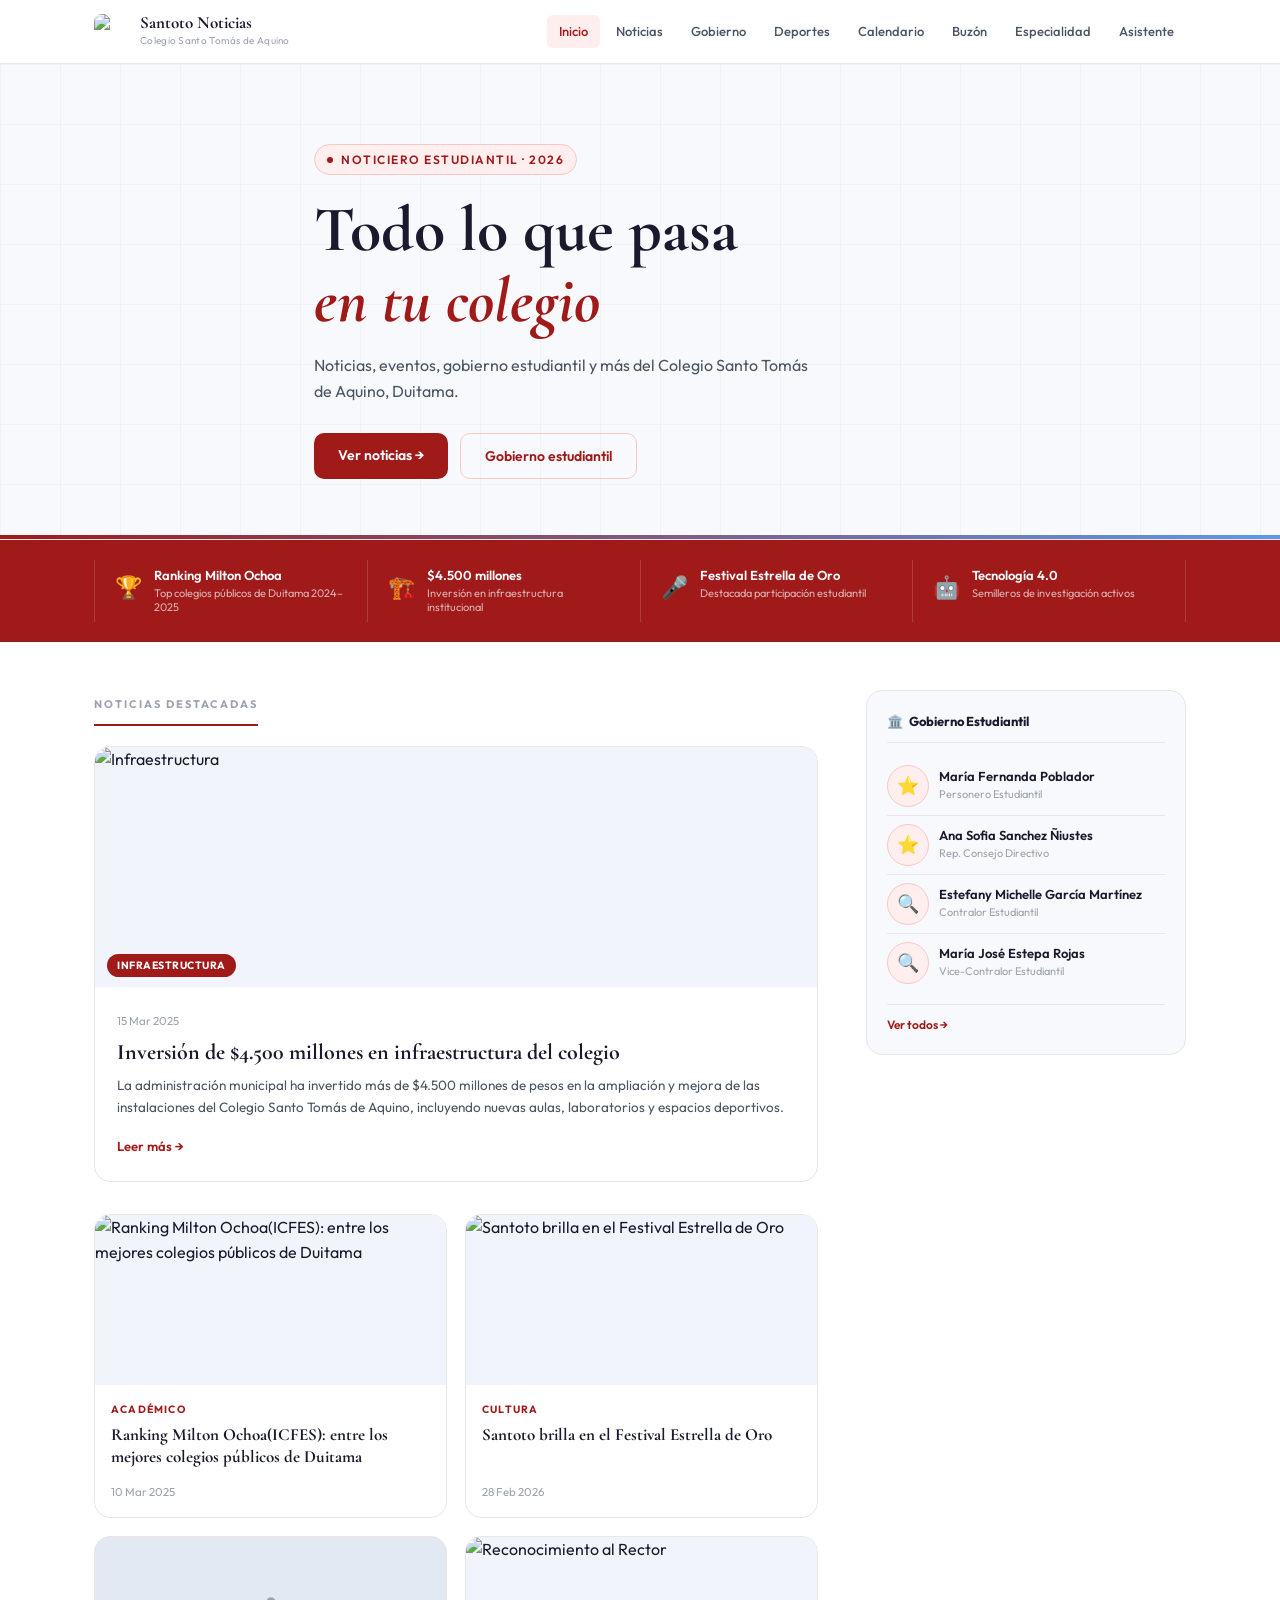
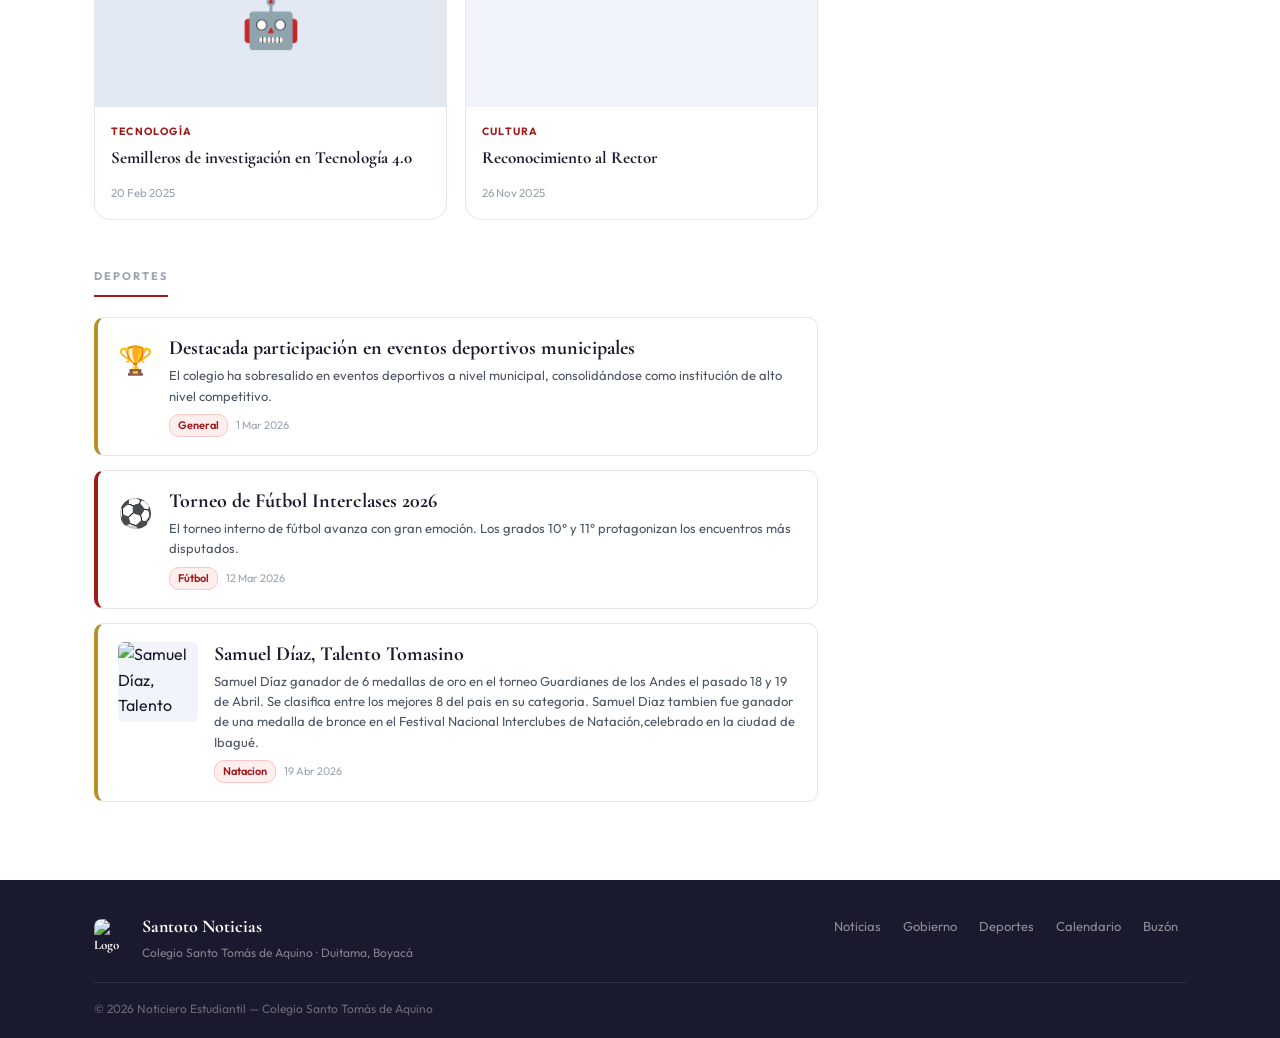
==== index.html @ ec9c3a2e "Add files via upload" ====
<!DOCTYPE html>
<html lang="es">
<head>
  <meta charset="UTF-8">
  <meta name="viewport" content="width=device-width, initial-scale=1.0">
  <title>Santoto Noticias — Colegio Santo Tomás de Aquino</title>
  <link rel="preconnect" href="https://fonts.googleapis.com">
  <link rel="preconnect" href="https://fonts.gstatic.com" crossorigin>
  <link href="https://fonts.googleapis.com/css2?family=Cormorant+Garamond:ital,wght@0,400;0,600;0,700;1,400;1,600&family=Outfit:wght@300;400;500;600;700&display=swap" rel="stylesheet">
  <link rel="stylesheet" href="styles.css">
</head>
<body>

  <!-- NAV -->
  <nav class="nav" id="nav">
    <div class="nav-inner">
      <a href="index.html" class="nav-brand">
       <img src="IMG/esc.png" class="nav-logo" alt="Logo">
        <div class="nav-brand-text">
          <span class="nav-name">Santoto Noticias</span>
          <span class="nav-sub">Colegio Santo Tomás de Aquino</span>
        </div>
      </a>
      <div class="nav-links" id="nav-links">
        <a href="index.html" class="nav-link active">Inicio</a>
        <a href="noticias.html" class="nav-link">Noticias</a>
        <a href="gobierno.html" class="nav-link">Gobierno</a>
        <a href="deportes.html" class="nav-link">Deportes</a>
        <a href="calendario.html" class="nav-link">Calendario</a>
        <a href="sugerencias.html" class="nav-link">Buzón</a>
        <a href="especialidades.html" class="nav-link">Especialidad</a>
        <a href="chatbot.html" class="nav-link"> Asistente</a>
      </div>
      <button class="nav-hamburger" id="hamburger" onclick="toggleMenu()">
        <span></span><span></span><span></span>
      </button>
    </div>
  </nav>

  <!-- HERO -->
  <section class="hero">
    <div class="hero-bg-lines"></div>
    <div class="container">
      <div class="hero-eyebrow">
        <span class="dot"></span> Noticiero Estudiantil · 2026
      </div>
      <h1 class="hero-title">Todo lo que pasa<br><em>en tu colegio</em></h1>
      <p class="hero-desc">Noticias, eventos, gobierno estudiantil y más del Colegio Santo Tomás de Aquino, Duitama.</p>
      <div class="hero-actions">
        <a href="noticias.html" class="btn-primary">Ver noticias →</a>
        <a href="gobierno.html" class="btn-ghost">Gobierno estudiantil</a>
      </div>
    </div>
    <div class="hero-strip"></div>
  </section>

  <!-- HIGHLIGHTS BAR -->
  <div class="highlights-bar">
    <div class="container">
      <div class="highlights-grid">
        <div class="highlight-item">
          <div class="hi-icon">🏆</div>
          <div class="hi-text">
            <strong>Ranking Milton Ochoa</strong>
            <span>Top colegios públicos de Duitama 2024–2025</span>
          </div>
        </div>
        <div class="highlight-item">
          <div class="hi-icon">🏗️</div>
          <div class="hi-text">
            <strong>$4.500 millones</strong>
            <span>Inversión en infraestructura institucional</span>
          </div>
        </div>
        <div class="highlight-item">
          <div class="hi-icon">🎤</div>
          <div class="hi-text">
            <strong>Festival Estrella de Oro</strong>
            <span>Destacada participación estudiantil</span>
          </div>
        </div>
        <div class="highlight-item">
          <div class="hi-icon">🤖</div>
          <div class="hi-text">
            <strong>Tecnología 4.0</strong>
            <span>Semilleros de investigación activos</span>
          </div>
        </div>
      </div>
    </div>
  </div>

  <!-- MAIN CONTENT -->
  <main class="main-grid container">

    <!-- COLUMNA PRINCIPAL -->
    <div class="col-main">

      <div class="section-label">Noticias destacadas</div>

      <!-- NOTICIA GRANDE -->
      <article class="noticia-hero" onclick="location.href='noticias.html'">
        <div class="nh-img">
          <div class="nh-img-inner">
            <img src="IMG/colegio.jpeg" alt="Infraestructura" loading="lazy">
          </div>
          <div class="nh-cat-badge">Infraestructura</div>
        </div>
        <div class="nh-body">
          <div class="nh-meta">
            <span class="nh-date">15 Mar 2025</span>
          </div>
          <h2 class="nh-title">Inversión de $4.500 millones en infraestructura del colegio</h2>
          <p class="nh-excerpt">La administración municipal ha invertido más de $4.500 millones de pesos en la ampliación y mejora de las instalaciones del Colegio Santo Tomás de Aquino, incluyendo nuevas aulas, laboratorios y espacios deportivos.</p>
          <span class="nh-read">Leer más →</span>
        </div>
      </article>

      <!-- GRID NOTICIAS SECUNDARIAS -->
      <div class="noticias-grid" id="noticias-grid">
        <!-- Se llena con JS -->
      </div>

      <div class="section-label" style="margin-top:48px">Deportes</div>
      <div class="deportes-list" id="deportes-list">
        <!-- Se llena con JS -->
      </div>

    </div>
     
    <!-- SIDEBAR -->
    <aside class="col-side">

      <!-- GOBIERNO ESTUDIANTIL -->
      <div class="widget">
        <div class="widget-title">
          <span>🏛️</span> Gobierno Estudiantil
        </div>
        <div id="gov-widget">
          <!-- Se llena con JS -->
        </div>
        <a href="gobierno.html" class="widget-link">Ver todos →</a>
      </div>
    </aside>
  </main>
 <!-- FOOTER -->
  <footer class="footer">
    <div class="container">
      <div class="footer-top">
        <div class="footer-brand">
       <img src="IMG/esc.png" class="nav-logo" alt="Logo">
          <div>
            <div class="footer-name">Santoto Noticias</div>
            <div class="footer-sub">Colegio Santo Tomás de Aquino · Duitama, Boyacá</div>
          </div>
        </div>
        <div class="footer-links">
          <a href="noticias.html">Noticias</a>
          <a href="gobierno.html">Gobierno</a>
          <a href="deportes.html">Deportes</a>
          <a href="calendario.html">Calendario</a>
          <a href="sugerencias.html">Buzón</a>
        </div>
      </div>
      <div class="footer-bottom">
        <span>© 2026 Noticiero Estudiantil — Colegio Santo Tomás de Aquino</span>
      </div>
    </div>
  </footer>

  <script src="data.js"></script>
  <script src="main.js"></script>
</body>
</html>
---- styles.css ----
/* ==========================================
   SANTOTO NOTICIAS — styles.css
   Estilo: Editorial blanco y azul
   Fuentes: Cormorant Garamond + Outfit
   ========================================== */

*, *::before, *::after { margin:0; padding:0; box-sizing:border-box; }

:root {
  --azul:        #a01a1a;
  --azul-medio:  #b82525;
  --azul-claro:  #ffeeee;
  --azul-hover:  #fff5f5;
  --azul-borde:  #f8c7c7;
  --dorado:      #B8902A;
  --texto:       #1A1A2E;
  --texto-2:     #4B5563;
  --texto-3:     #9CA3AF;
  --fondo:       #FFFFFF;
  --fondo-2:     #F8F9FC;
  --fondo-3:     #F1F4FA;
  --borde:       #ebe5e5;
  --rojo:        #C0392B;
  --verde:       #1A7A4A;
  --font-d: 'Cormorant Garamond', serif;
  --font-b: 'Outfit', sans-serif;
  --nav-h: 64px;
  --max-w: 1140px;
  --r-sm: 6px;
  --r-md: 10px;
  --r-lg: 16px;
}

html { scroll-behavior: smooth; }
body {
  font-family: var(--font-b);
  color: var(--texto);
  background: var(--fondo);
  font-size: 16px;
  line-height: 1.6;
}

/* ── UTILIDADES ─────────────────────────── */
.container {
  width: 100%; max-width: var(--max-w);
  margin: 0 auto; padding: 0 24px;
}
img { display: block; max-width: 100%; }
a  { color: inherit; text-decoration: none; }

/* ── NAVBAR ─────────────────────────────── */
.nav {
  position: sticky; top: 0; z-index: 100;
  background: #fff;
  border-bottom: 1px solid var(--borde);
  height: var(--nav-h);
}
.nav-inner {
  max-width: var(--max-w); margin: 0 auto; padding: 0 24px;
  height: 100%; display: flex; align-items: center; gap: 32px;
}
.nav-brand {
  display: flex; align-items: center; gap: 10px; flex-shrink: 0;
}
.nav-logo {
  width: 36px; height: 36px; border-radius: 8px;

  display: flex; align-items: center; justify-content: center;
  font-family: var(--font-d); font-size: 13px; font-weight: 700; color: #fff;
}
.nav-brand-text { display: flex; flex-direction: column; }
.nav-name { font-family: var(--font-d); font-size: 17px; font-weight: 700; color: var(--texto); line-height: 1.1; }
.nav-sub  { font-size: 10px; color: var(--texto-3); letter-spacing: .3px; }

.nav-links {
  display: flex; align-items: center; gap: 4px; margin-left: auto;
}
.nav-link {
  font-size: 13px; font-weight: 500; color: var(--texto-2);
  padding: 6px 12px; border-radius: var(--r-sm);
  transition: background .15s, color .15s;
}
.nav-link:hover  { background: var(--fondo-3); color: var(--azul); }
.nav-link.active { color: var(--azul); background: var(--azul-claro); }

.nav-hamburger {
  display: none; flex-direction: column; gap: 5px;
  background: none; border: none; cursor: pointer;
  padding: 6px; margin-left: auto;
}
.nav-hamburger span {
  display: block; width: 22px; height: 2px;
  background: var(--texto); border-radius: 2px; transition: .3s;
}

@media (max-width: 768px) {
  .nav-links {
    display: none; position: absolute; top: var(--nav-h); left: 0; right: 0;
    background: #fff; border-bottom: 1px solid var(--borde);
    flex-direction: column; padding: 12px 16px; gap: 2px;
  }
  .nav-links.open { display: flex; }
  .nav-link { width: 100%; padding: 10px 14px; border-radius: var(--r-sm); }
  .nav-hamburger { display: flex; }
}

/* ── BOTONES ────────────────────────────── */
.btn-primary {
  display: inline-block; padding: 11px 24px;
  background: var(--azul); color: #fff;
  border-radius: var(--r-md); font-size: 14px; font-weight: 600;
  border: none; cursor: pointer; transition: background .15s, transform .1s;
  font-family: var(--font-b);
}
.btn-primary:hover  { background: var(--azul-medio); }
.btn-primary:active { transform: scale(.98); }

.btn-ghost {
  display: inline-block; padding: 11px 24px;
  background: transparent; color: var(--azul);
  border: 1.5px solid var(--azul-borde);
  border-radius: var(--r-md); font-size: 14px; font-weight: 600;
  cursor: pointer; transition: background .15s;
  font-family: var(--font-b);
}
.btn-ghost:hover { background: var(--azul-claro); }

.btn-outline {
  padding: 7px 16px; background: transparent;
  border: 1px solid rgba(255,255,255,.3); color: #fff;
  border-radius: var(--r-sm); font-size: 13px; font-weight: 500;
  cursor: pointer; font-family: var(--font-b); transition: background .15s;
}
.btn-outline:hover { background: rgba(255,255,255,.1); }

/* ── HERO ───────────────────────────────── */
.hero {
  background: var(--fondo-2);
  border-bottom: 1px solid var(--borde);
  padding: 80px 0 60px;
  position: relative; overflow: hidden;
}
.hero-bg-lines {
  position: absolute; inset: 0;
  background-image:
    linear-gradient(var(--borde) 1px, transparent 1px),
    linear-gradient(90deg, var(--borde) 1px, transparent 1px);
  background-size: 60px 60px;
  opacity: .35;
}
.hero .container { position: relative; max-width: 700px; }
.hero-eyebrow {
  display: inline-flex; align-items: center; gap: 8px;
  font-size: 12px; font-weight: 600; color: var(--azul);
  letter-spacing: 1.5px; text-transform: uppercase;
  background: var(--azul-claro); border: 1px solid var(--azul-borde);
  padding: 5px 12px; border-radius: 20px; margin-bottom: 20px;
}
.dot { width: 6px; height: 6px; border-radius: 50%; background: var(--azul); flex-shrink: 0; }
.hero-title {
  font-family: var(--font-d);
  font-size: clamp(38px, 6vw, 64px);
  font-weight: 700; line-height: 1.1;
  color: var(--texto); margin-bottom: 16px;
}
.hero-title em { color: var(--azul); font-style: italic; }
.hero-desc { font-size: 16px; color: var(--texto-2); max-width: 500px; margin-bottom: 28px; line-height: 1.65; }
.hero-actions { display: flex; gap: 12px; flex-wrap: wrap; }
.hero-strip { height: 4px; background: linear-gradient(90deg, var(--azul), #5B9AE8); position: absolute; bottom: 0; left: 0; right: 0; }

/* ── HIGHLIGHTS BAR ─────────────────────── */
.highlights-bar {
  background: var(--azul);
  padding: 20px 0;
}
.highlights-grid {
  display: grid; grid-template-columns: repeat(4, 1fr);
  gap: 0; border-left: 1px solid rgba(255,255,255,.15);
}
.highlight-item {
  display: flex; align-items: flex-start; gap: 12px;
  padding: 8px 20px;
  border-right: 1px solid rgba(255,255,255,.15);
}
.hi-icon { font-size: 22px; flex-shrink: 0; margin-top: 2px; }
.hi-text { display: flex; flex-direction: column; gap: 2px; }
.hi-text strong { color: #fff; font-size: 13px; font-weight: 600; line-height: 1.2; }
.hi-text span   { color: rgba(255,255,255,.65); font-size: 11px; line-height: 1.3; }

@media (max-width: 900px) {
  .highlights-grid { grid-template-columns: 1fr 1fr; }
  .highlight-item { border-bottom: 1px solid rgba(255,255,255,.15); }
}
@media (max-width: 500px) {
  .highlights-grid { grid-template-columns: 1fr; }
}

/* ── LAYOUT MAIN ────────────────────────── */
.main-grid {
  display: grid;
  grid-template-columns: 1fr 320px;
  gap: 48px;
  padding-top: 48px;
  padding-bottom: 64px;
  align-items: start;
}
@media (max-width: 900px) {
  .main-grid { grid-template-columns: 1fr; gap: 32px; }
}



/* ── NOTICIA HERO (grande) ──────────────── */
.noticia-hero {
  cursor: pointer; margin-bottom: 32px;
  border: 1px solid var(--borde); border-radius: var(--r-lg);
  overflow: hidden; transition: box-shadow .2s, transform .2s;
}
.noticia-hero:hover { box-shadow: 0 8px 32px rgba(26,79,160,.1); transform: translateY(-2px); }
/* ── NOTICIA CARDS ──────────────────────── */
.noticia-card {
  border: 1px solid var(--borde);
  border-radius: var(--r-lg);
  overflow: hidden;
  background: var(--fondo);
  display: flex;
  flex-direction: column;
  transition: box-shadow .2s, transform .18s;
  cursor: pointer;
}
.noticia-card:hover {
  box-shadow: 0 6px 28px rgba(0,0,0,.1);
  transform: translateY(-3px);
}

/* Imagen de la tarjeta noticia */
.nc-img {
  width: 100%;
  height: 170px;
  overflow: hidden;
  background: var(--fondo-3);
  flex-shrink: 0;
  display: flex;
  align-items: center;
  justify-content: center;
  position: relative;
}
.nc-img img {
  width: 100%;
  height: 100%;
  object-fit: cover;
  object-position: center;
  display: block;
  transition: transform .35s ease;
}
.noticia-card:hover .nc-img img { transform: scale(1.04); }
.nc-img span {
  font-size: 48px;
  line-height: 1;
}

/* Cuerpo de la tarjeta */
.nc-body {
  padding: 16px;
  display: flex;
  flex-direction: column;
  flex: 1;
}
.nc-cat {
  font-size: 10.5px;
  font-weight: 700;
  color: var(--azul);
  letter-spacing: 1.2px;
  text-transform: uppercase;
  margin-bottom: 7px;
}
.nc-title {
  font-family: var(--font-d);
  font-size: 17px;
  font-weight: 700;
  color: var(--texto);
  line-height: 1.25;
  margin-bottom: 6px;
}
.nc-date {
  font-size: 11.5px;
  color: var(--texto-3);
  margin-top: auto;
  padding-top: 10px;
}

/* Grid secundarias en home */
.noticias-grid {
  display: grid;
  grid-template-columns: repeat(2, 1fr);
  gap: 18px;
}
@media (max-width: 560px) { .noticias-grid { grid-template-columns: 1fr; } }

/* Noticia hero imagen */
.nh-img {
  position: relative;
  height: 240px;
  overflow: hidden;
  background: var(--fondo-3);
}
.nh-img-inner {
  width: 100%;
  height: 100%;
}
.nh-img-inner img {
  width: 100%;
  height: 100%;
  object-fit: cover;
  object-position: center;
  display: block;
  transition: transform .35s ease;
}
.noticia-hero:hover .nh-img-inner img { transform: scale(1.03); }
.nh-img-inner span { font-size: 64px; }

/* ── DEPORTES ───────────────────────────── */
.deporte-card {
  border: 1px solid var(--borde); border-radius: var(--r-md);
  padding: 18px 20px; margin-bottom: 14px;
  display: flex; gap: 16px; align-items: flex-start;
  background: var(--fondo);
  border-left: 4px solid var(--azul);
  cursor: pointer;
  transition: box-shadow .2s, transform .15s;
}
.deporte-card:hover { box-shadow: 0 4px 20px rgba(0,0,0,.08); transform: translateY(-2px); }
.deporte-card.logro   { border-left-color: #B8902A; }
.deporte-card.proximo { border-left-color: #6B7280; }

/* Imagen dentro de tarjeta deporte */
.dc-img-wrap {
  width: 80px; height: 80px;
  border-radius: var(--r-sm);
  overflow: hidden; flex-shrink: 0;
  background: var(--fondo-3);
}
.dc-img-foto {
  width: 100%; height: 100%;
  object-fit: cover; object-position: center;
  display: block;
}

.dc-icon  { font-size: 28px; flex-shrink: 0; margin-top: 2px; }
.dc-body  { flex: 1; min-width: 0; }
.dc-titulo { font-family: var(--font-d); font-size: 20px; font-weight: 700; color: var(--texto); line-height: 1.2; margin-bottom: 5px; }
.dc-desc   { font-size: 13px; color: var(--texto-2); line-height: 1.55; margin-bottom: 8px; }
.dc-meta   { display: flex; gap: 8px; align-items: center; flex-wrap: wrap; }
.dc-disc   { font-size: 11px; font-weight: 600; background: var(--azul-claro); color: var(--azul); border: 1px solid var(--azul-borde); padding: 2px 8px; border-radius: 10px; }
.dc-fecha  { font-size: 11px; color: var(--texto-3); }
.dc-arrow  { color: var(--texto-3); font-size: 22px; align-self: center; flex-shrink: 0; margin-left: auto; }

.section-label {
  font-size: 11px; font-weight: 700; color: var(--texto-3);
  letter-spacing: 2px; text-transform: uppercase;
  padding-bottom: 10px; margin-bottom: 20px;
  border-bottom: 2px solid var(--azul);
  display: inline-block;
}

/* GOV WIDGET */
.gov-widget-item {
  display: flex; align-items: center; gap: 10px;
  padding: 8px 0; border-bottom: 1px solid var(--borde);
}
.gov-widget-item:last-child { border-bottom: none; }
.gwi-foto{
  width: 50px; height: 50px;
  border-radius: 50%;
  object-fit: cover;
  object-position: center top;
  flex-shrink: 0;
  display: block;
}
.gwi-placeholder { width: 42px; height: 42px; border-radius: 50%; background: var(--azul-claro); display: flex; align-items: center; justify-content: center; font-size: 18px; flex-shrink: 0; border: 1px solid var(--azul-borde); }
.gwi-nombre { font-size: 13px; font-weight: 600; color: var(--texto); line-height: 1.2; }
.gwi-rol    { font-size: 11px; color: var(--texto-3); margin-top: 1px; }

/* ── SIDEBAR WIDGETS ────────────────────── */
.col-side { display: flex; flex-direction: column; gap: 24px; }
.widget {
  background: var(--fondo-2); border: 1px solid var(--borde);
  border-radius: var(--r-lg); padding: 20px; overflow: hidden;
}
.widget-title {
  font-size: 13px; font-weight: 700; color: var(--texto);
  border-bottom: 1px solid var(--borde); padding-bottom: 10px; margin-bottom: 14px;
  display: flex; align-items: center; gap: 6px;
}
.widget-link {
  display: block; margin-top: 12px; font-size: 12px; font-weight: 600;
  color: var(--azul); padding-top: 10px; border-top: 1px solid var(--borde);
}
.widget-link:hover { text-decoration: underline; }

/* NOTICIAS FULL GRID (página noticias) */
.noticias-full-grid {
  display: grid; grid-template-columns: repeat(3, 1fr);
  gap: 22px; margin-top: 28px;
}
@media (max-width: 900px) { .noticias-full-grid { grid-template-columns: 1fr 1fr; } }
@media (max-width: 560px) { .noticias-full-grid { grid-template-columns: 1fr; } }

/* ── SIDEBAR WIDGETS ────────────────────── */
.col-side { display: flex; flex-direction: column; gap: 24px; }
.widget {
  background: var(--fondo-2); border: 1px solid var(--borde);
  border-radius: var(--r-lg); padding: 20px; overflow: hidden;
}
.widget-title {
  font-size: 13px; font-weight: 700; color: var(--texto);
  border-bottom: 1px solid var(--borde); padding-bottom: 10px; margin-bottom: 14px;
  display: flex; align-items: center; gap: 6px;
}
.widget-link {
  display: block; margin-top: 12px; font-size: 12px; font-weight: 600;
  color: var(--azul); padding-top: 10px; border-top: 1px solid var(--borde);
}
.widget-link:hover { text-decoration: underline; }
/* ── PAGE HEADER ────────────────────────── */
.page-header {
  background: var(--fondo-2);
  border-bottom: 1px solid var(--borde);
  padding: 48px 0 40px;
}
.page-header-azul { background: var(--azul); }
.page-eyebrow {
  font-size: 11px; font-weight: 700; color: var(--azul);
  letter-spacing: 2px; text-transform: uppercase; margin-bottom: 8px;
}
.page-header-azul .page-eyebrow { color: rgba(255,255,255,.6); }
.page-title {
  font-family: var(--font-d); font-size: clamp(32px, 5vw, 52px);
  font-weight: 700; color: var(--texto); line-height: 1.1; margin-bottom: 8px;
}
.page-desc { font-size: 15px; color: var(--texto-2); max-width: 560px; }
/* ── FILTROS ────────────────────────────── */
.filter-bar { display: flex; gap: 8px; flex-wrap: wrap; }
.filter-btn {
  padding: 7px 16px; border-radius: 20px; font-size: 13px; font-weight: 500;
  border: 1px solid var(--borde); background: var(--fondo);
  color: var(--texto-2); cursor: pointer; transition: all .15s;
  font-family: var(--font-b);
}
.filter-btn:hover  { border-color: var(--azul-borde); color: var(--azul); background: var(--azul-claro); }
.filter-btn.active { background: var(--azul); color: #fff; border-color: var(--azul); }
 /* ── MODAL ──────────────────────────────── */
.modal-overlay {
  position: fixed; inset: 0; background: rgba(0,0,0,.5);
  display: flex; align-items: center; justify-content: center;
  z-index: 200; padding: 24px;
  opacity: 0; pointer-events: none; transition: opacity .25s;
}
.modal-overlay.open { opacity: 1; pointer-events: all; }
.modal {
  background: var(--fondo); border-radius: var(--r-lg);
  width: 100%; max-width: 640px; max-height: 80vh;
  overflow-y: auto; padding: 32px; position: relative;
  transform: translateY(20px); transition: transform .25s;
}
.modal-overlay.open .modal { transform: translateY(0); }
.modal-close {
  position: absolute; top: 16px; right: 16px;
  width: 32px; height: 32px; border-radius: 50%;
  border: 1px solid var(--borde); background: var(--fondo-3);
  font-size: 14px; cursor: pointer; display: flex; align-items: center; justify-content: center;
  color: var(--texto-2);
}
.modal-close:hover { background: var(--fondo); }
.modal-cat   { font-size: 11px; font-weight: 700; color: var(--azul); letter-spacing: 1.5px; text-transform: uppercase; margin-bottom: 8px; }
.modal-title { font-family: var(--font-d); font-size: 28px; font-weight: 700; color: var(--texto); line-height: 1.2; margin-bottom: 12px; }
.modal-meta  { font-size: 12px; color: var(--texto-3); margin-bottom: 18px; padding-bottom: 14px; border-bottom: 1px solid var(--borde); display: flex; gap: 12px; flex-wrap: wrap; }
.modal-body  { font-size: 15px; color: var(--texto-2); line-height: 1.75; }
.modal-body p { margin-bottom: 14px; }
/* ── FOOTER ─────────────────────────────── */
.footer {
  background: var(--texto);
  padding: 32px 0 20px;
  margin-top: 0;
}
.footer-top {
  display: flex; align-items: flex-start; justify-content: space-between;
  gap: 32px; padding-bottom: 20px; margin-bottom: 16px;
  border-bottom: 1px solid rgba(255,255,255,.1);
  flex-wrap: wrap;
}
.footer-brand { display: flex; align-items: center; gap: 12px; }
.footer-logo  { width: 40px; height: 40px; border-radius: 10px; background: var(--azul); display: flex; align-items: center; justify-content: center; font-family: var(--font-d); font-size: 14px; font-weight: 700; color: #fff; }
.footer-name  { font-family: var(--font-d); font-size: 18px; font-weight: 700; color: #fff; }
.footer-sub   { font-size: 12px; color: rgba(255,255,255,.45); margin-top: 2px; }
.footer-links { display: flex; gap: 6px; flex-wrap: wrap; }
.footer-links a { font-size: 13px; color: rgba(255,255,255,.5); padding: 4px 8px; border-radius: var(--r-sm); transition: color .15s; }
.footer-links a:hover { color: #fff; }
.footer-bottom { display: flex; align-items: center; justify-content: space-between; font-size: 12px; color: rgba(255,255,255,.35); }

/* ── DEPORTES SIDEBAR ───────────────────── */
.dep-widget-item {
  display: flex; gap: 10px; padding: 9px 0; border-bottom: 1px solid var(--borde);
}
.dep-widget-item:last-child { border-bottom: none; }
.dwi-icon { font-size: 20px; flex-shrink: 0; margin-top: 2px; }
.dwi-titulo { font-size: 13px; font-weight: 600; color: var(--texto); line-height: 1.3; margin-bottom: 2px; }
.dwi-meta   { font-size: 11px; color: var(--texto-3); }

/* ── GOBIERNO WEB ───────────────────────── */
.gov-tabs-web { display: flex; gap: 8px; flex-wrap: wrap; margin-bottom: 32px; }
.gtab {
  padding: 8px 20px; border-radius: 20px; font-size: 13px; font-weight: 600;
  border: 1.5px solid var(--borde); background: var(--fondo); color: var(--texto-2);
  cursor: pointer; transition: all .15s; font-family: var(--font-b);
}
.gtab:hover  { border-color: var(--azul-borde); color: var(--azul); }
.gtab.active { background: var(--azul); color: #fff; border-color: var(--azul); }

/* PERSONERO — héroe */
.personero-hero {
  display: grid; grid-template-columns: 300px 1fr;
  gap: 40px; background: var(--fondo-2);
  border: 1px solid var(--borde); border-radius: var(--r-lg);
  overflow: hidden; margin-bottom: 40px;
}
.ph-foto {
  width: 100%; height: 320px;
  object-fit: cover; object-position: center top;
  display: block; background: var(--azul-claro);
}
.ph-placeholder {
  width: 100%; height: 320px;
  background: var(--azul-claro); display: flex; flex-direction: column;
  align-items: center; justify-content: center; gap: 8px;
  color: var(--azul-borde); font-size: 56px;
}
.ph-placeholder span { font-size: 13px; color: var(--texto-3); font-size: 12px; }
.ph-body { padding: 36px 36px 36px 0; display: flex; flex-direction: column; justify-content: center; }
.ph-rol  { font-size: 11px; font-weight: 700; letter-spacing: 2px; text-transform: uppercase; color: var(--dorado); margin-bottom: 10px; display: flex; align-items: center; gap: 6px; }
.ph-nombre { font-family: var(--font-d); font-size: 38px; font-weight: 700; line-height: 1.1; color: var(--texto); margin-bottom: 6px; }
.ph-curso  { font-size: 14px; color: var(--texto-3); margin-bottom: 16px; }
.ph-desc   { font-size: 15px; color: var(--texto-2); line-height: 1.65; margin-bottom: 14px; }
.ph-seccion { font-size: 13px; color: var(--texto-3); display: flex; align-items: center; gap: 6px; }

@media (max-width: 700px) {
  .personero-hero { grid-template-columns: 1fr; }
  .ph-body { padding: 20px; }
  .ph-foto, .ph-placeholder { height: 220px; }
}

/* GRID PERSONAS (contralores, ) */
.personas-web-grid {
  display: grid; grid-template-columns: repeat(3, 1fr); gap: 22px;
}
@media (max-width: 900px) { .personas-web-grid { grid-template-columns: 1fr 1fr; } }
@media (max-width: 560px) { .personas-web-grid { grid-template-columns: 1fr; } }

.persona-web-card {
  border: 1px solid var(--borde); border-radius: var(--r-lg);
  overflow: hidden; background: var(--fondo);
  transition: box-shadow .2s, transform .15s;
}
.persona-web-card:hover { box-shadow: 0 6px 24px rgba(26,79,160,.09); transform: translateY(-3px); }
.pwc-foto {
  width: 100%; height: 200px;
  object-fit: cover; object-position: center top; display: block;
  background: var(--fondo-3);
}
.pwc-placeholder {
  width: 100%; height: 200px;
  background: var(--azul-claro); display: flex; align-items: center; justify-content: center;
  font-size: 52px;
}
.pwc-strip { height: 4px; }
.pwc-body  { padding: 16px; }
.pwc-rol   { font-size: 10px; font-weight: 700; letter-spacing: 1.5px; text-transform: uppercase; margin-bottom: 5px; }
.pwc-nombre { font-family: var(--font-d); font-size: 20px; font-weight: 700; color: var(--texto); line-height: 1.15; margin-bottom: 3px; }
.pwc-curso  { font-size: 12px; color: var(--texto-3); }

/* ── CALENDARIO WEB ─────────────────────── */
.cal-layout { display: grid; grid-template-columns: 1fr 340px; gap: 36px; align-items: start; }
@media (max-width: 900px) { .cal-layout { grid-template-columns: 1fr; } }

.cal-header-web { display: flex; align-items: center; justify-content: space-between; margin-bottom: 14px; }
.cal-mes-titulo  { font-family: var(--font-d); font-size: 26px; font-weight: 700; color: var(--texto); }
.cal-btn-nav {
  width: 36px; height: 36px; border-radius: var(--r-sm);
  border: 1px solid var(--borde); background: var(--fondo);
  font-size: 18px; cursor: pointer; color: var(--texto-2);
  display: flex; align-items: center; justify-content: center;
  transition: background .15s;
}
.cal-btn-nav:hover { background: var(--fondo-3); }
.cal-semana-labels { display: grid; grid-template-columns: repeat(7,1fr); text-align: center; margin-bottom: 6px; }
.cal-semana-labels span { font-size: 11px; font-weight: 700; color: var(--texto-3); padding: 4px 0; letter-spacing: .5px; text-transform: uppercase; }
.cal-days-grid { display: grid; grid-template-columns: repeat(7,1fr); gap: 3px; }
.cal-day-web {
  aspect-ratio: 1; display: flex; align-items: center; justify-content: center;
  font-size: 13px; font-weight: 500; color: var(--texto-2);
  border-radius: var(--r-sm); cursor: pointer; transition: background .12s;
  position: relative; border: 1px solid transparent;
}
.cal-day-web:hover    { background: var(--fondo-3); }
.cal-day-web.empty    { pointer-events: none; }
.cal-day-web.today    { background: var(--azul-claro); color: var(--azul); border-color: var(--azul-borde); font-weight: 700; }
.cal-day-web.selected { background: var(--azul); color: #fff; }
.cal-day-web.has-event::after { content: ''; position: absolute; bottom: 4px; left: 50%; transform: translateX(-50%); width: 4px; height: 4px; border-radius: 50%; background: var(--dorado); }

.cal-eventos-panel { background: var(--fondo-2); border: 1px solid var(--borde); border-radius: var(--r-lg); padding: 20px; }
.cal-panel-title { font-family: var(--font-d); font-size: 19px; font-weight: 700; color: var(--texto); margin-bottom: 14px; padding-bottom: 10px; border-bottom: 1px solid var(--borde); }
.cal-evento-web { padding: 12px 0; border-bottom: 1px solid var(--borde); display: flex; gap: 12px; align-items: flex-start; }
.cal-evento-web:last-child { border-bottom: none; }
.cev-dot { width: 10px; height: 10px; border-radius: 50%; margin-top: 4px; flex-shrink: 0; }
.cev-titulo { font-size: 14px; font-weight: 600; color: var(--texto); line-height: 1.3; margin-bottom: 3px; }
.cev-desc   { font-size: 12px; color: var(--texto-2); line-height: 1.4; }
.cev-fecha  { font-size: 11px; color: var(--texto-3); margin-top: 3px; }

/* ── SUGERENCIAS ────────────────────────── */
.sug-layout { display: grid; grid-template-columns: 1fr 1fr; gap: 48px; align-items: start; }
@media (max-width: 800px) { .sug-layout { grid-template-columns: 1fr; } }

.sug-form-title { font-family: var(--font-d); font-size: 22px; font-weight: 700; color: var(--texto); margin-bottom: 20px; }
.sug-card {
  border: 1px solid var(--borde); border-radius: var(--r-md); padding: 16px;
  margin-bottom: 14px; background: var(--fondo);
}
.sug-meta    { display: flex; align-items: center; justify-content: space-between; margin-bottom: 10px; }
.sug-cat     { font-size: 11px; font-weight: 700; color: var(--azul); letter-spacing: .5px; text-transform: uppercase; }
.sug-fecha   { font-size: 11px; color: var(--texto-3); }
.sug-texto   { font-size: 14px; color: var(--texto); line-height: 1.55; margin-bottom: 10px; }
.sug-estado  { font-size: 11px; font-weight: 600; padding: 3px 8px; border-radius: 10px; display: inline-block; }
.sug-estado.pendiente { background: #FEF3C7; color: #92400E; }
.sug-estado.respondida { background: #D1FAE5; color: var(--verde); }
.sug-resp { background: var(--azul-claro); border: 1px solid var(--azul-borde); border-radius: var(--r-sm); padding: 10px 12px; margin-top: 10px; }
.sug-resp-label { font-size: 10px; font-weight: 700; color: var(--azul); letter-spacing: 1px; text-transform: uppercase; margin-bottom: 4px; }
.sug-resp-texto { font-size: 13px; color: var(--texto-2); line-height: 1.5; }

/* ── FORMULARIOS ────────────────────────── */
.form-group { margin-bottom: 16px; }
.form-label { display: block; font-size: 12px; font-weight: 600; color: var(--texto); letter-spacing: .5px; margin-bottom: 6px; }
.form-input {
  width: 100%; padding: 10px 14px;
  border: 1.5px solid var(--borde); border-radius: var(--r-sm);
  font-size: 14px; font-family: var(--font-b); color: var(--texto);
  background: var(--fondo); outline: none; transition: border-color .15s;
}
.form-input:focus { border-color: var(--azul); }
.form-textarea { min-height: 100px; resize: vertical; line-height: 1.5; }
.form-note { font-size: 12px; color: var(--texto-3); margin-top: 10px; line-height: 1.4; }
.form-check { display: flex; align-items: center; gap: 8px; margin-bottom: 16px; font-size: 13px; color: var(--texto-2); cursor: pointer; }
/* ── NOTICIA HERO — cuerpo ──────────────── */
.nh-cat-badge {
  position: absolute; bottom: 10px; left: 12px;
  font-size: 10.5px; font-weight: 700;
  background: var(--azul); color: #fff;
  padding: 3px 10px; border-radius: 12px;
  letter-spacing: .5px; text-transform: uppercase;
}
.nh-body   { padding: 20px 22px 22px; }
.nh-meta   { margin-bottom: 6px; }
.nh-date   { font-size: 11.5px; color: var(--texto-3); }
.nh-title  {
  font-family: var(--font-d); font-size: 22px; font-weight: 700;
  color: var(--texto); line-height: 1.22; margin-bottom: 10px;
}
.nh-excerpt { font-size: 13.5px; color: var(--texto-2); line-height: 1.62; margin-bottom: 14px; }
.nh-read    { font-size: 13px; font-weight: 600; color: var(--azul); }

/* ── FADE-IN ────────────────────────────── */
.fade-in { animation: fadeIn .35s ease both; }
@keyframes fadeIn { from { opacity:0; transform:translateY(8px); } to { opacity:1; transform:none; } }

/* ── FONT-S alias ───────────────────────── */
:root { --font-s: 'Outfit', sans-serif; }

    /* ── HERO ESPECIALIDAD ── */
    .esp-hero {
      display: flex;
      align-items: flex-start;
      gap: 36px;
      background: var(--fondo-2);
      border: 1px solid var(--borde);
      border-radius: var(--r-lg);
      padding: 36px 40px;
      margin-bottom: 48px;
    }
    .esp-icon-wrap {
      flex-shrink: 0;
      width: 120px; height: 120px;
      border-radius: 50%;
      background: var(--azul-claro);
      border: 3px solid var(--azul-borde);
      display: flex; align-items: center; justify-content: center;
      font-size: 62px;
      color: var(--azul);
      font-weight: 700;
      font-family: var(--font-s);
    }
    .esp-hero-body h2 {
      font-family: var(--font-d);
      font-size: 30px; font-weight: 700;
      color: var(--texto); margin: 0 0 14px;
    }
    .esp-hero-body p {
      font-size: 14.5px; color: var(--texto-2);
      line-height: 1.78; margin: 0 0 10px;
    }
    @media (max-width: 680px) {
      .esp-hero { flex-direction: column; padding: 24px 20px; gap: 20px; }
      .esp-icon-wrap { width: 80px; height: 80px; font-size: 40px; }
      .esp-hero-body h2 { font-size: 22px; }
    }

    /* ── TARJETAS ESTILO DEPORTE ── */
    .esp-cards-list { display: flex; flex-direction: column; gap: 0; }

    .esp-card {
      border: 1px solid var(--borde);
      border-radius: var(--r-md);
      background: var(--fondo);
      margin-bottom: 14px;
      border-left: 4px solid var(--azul);
      overflow: hidden;
      transition: box-shadow .2s, transform .15s;
      cursor: pointer;
    }
    .esp-card:hover { box-shadow: 0 4px 20px rgba(0,0,0,.08); transform: translateY(-2px); }
    .esp-card.open  { box-shadow: 0 4px 24px rgba(160,26,26,.1); }

    .esp-card-trigger {
      display: flex; align-items: center; gap: 16px;
      padding: 18px 20px;
      width: 100%; background: none; border: none;
      cursor: pointer; text-align: left;
      font-family: var(--font-s);
    }
    .esp-card-icon { font-size: 26px; flex-shrink: 0; margin-top: 1px; }
    .esp-card-body { flex: 1; min-width: 0; }
    .esp-card-titulo {
      font-family: var(--font-d); font-size: 19px; font-weight: 700;
      color: var(--texto); line-height: 1.2; margin-bottom: 4px;
    }
    .esp-card-desc {
      font-size: 13px; color: var(--texto-2); line-height: 1.5;
    }
    .esp-card-meta { display: flex; gap: 8px; align-items: center; flex-wrap: wrap; margin-top: 8px; }
    .esp-card-badge {
      font-size: 11px; font-weight: 600;
      background: var(--azul-claro); color: var(--azul);
      border: 1px solid var(--azul-borde);
      padding: 2px 10px; border-radius: 10px;
    }
    .esp-card-arrow {
      color: var(--texto-3); font-size: 22px;
      align-self: center; flex-shrink: 0; margin-left: auto;
      transition: transform .3s;
    }
    .esp-card.open .esp-card-arrow { transform: rotate(90deg); }

    /* ── CUERPO EXPANDIBLE ── */
    .esp-card-expand {
      max-height: 0; overflow: hidden;
      transition: max-height .35s ease;
    }
    .esp-card.open .esp-card-expand { max-height: 3000px; }

    .esp-card-inner {
      padding: 0 20px 22px 20px;
      border-top: 1px solid var(--borde);
      font-size: 14px; color: var(--texto-2); line-height: 1.8;
    }
    .esp-card-inner p { margin: 12px 0 0; }
    .esp-card-inner p:first-child { margin-top: 16px; }

    /* Perfil lista */
    .perfil-lista { list-style: none; padding: 0; margin: 16px 0 0; display: flex; flex-direction: column; gap: 10px; }
    .perfil-lista li {
      display: flex; gap: 12px; align-items: flex-start;
      background: var(--fondo-2); border-radius: var(--r-sm);
      padding: 11px 14px; border-left: 3px solid var(--azul);
    }
    .pi-icon { font-size: 17px; flex-shrink: 0; margin-top: 1px; }
    .pi-text strong { display: block; font-weight: 600; color: var(--texto); font-size: 13.5px; margin-bottom: 2px; }
    .pi-text span { font-size: 12.5px; color: var(--texto-2); line-height: 1.6; }

    /* Docente */
    .docente-card {
      display: flex; align-items: center; gap: 18px;
      background: var(--fondo-2); border-radius: var(--r-md);
      padding: 18px; margin-top: 16px;
    }
    .docente-avatar {
      width: 56px; height: 56px; border-radius: 50%;
      background: var(--azul-claro); border: 2px solid var(--azul-borde);
      display: flex; align-items: center; justify-content: center;
      font-size: 26px; flex-shrink: 0;
    }
    .docente-info strong { font-size: 15px; color: var(--texto); font-weight: 600; display: block; }
    .docente-info span { font-size: 12.5px; color: var(--texto-3); }
    
    /*Sena*/
    .img-man-com {
        display: flex;
        flex-direction: row;
        justify-content: center;
        align-items: center;
        gap: 15px;
        width: 100%;
    }

    .img-man-com img {
      width: 45%;
      max-width: 500px;
      height: 350px;
      object-fit: cover;
      border-radius: 8px;
    }

 .img-pra-pac{
        display: flex;
        flex-direction: row;
        justify-content: center;
        align-items: center;
        gap: 15px;
        width: 100%;
    }

    .img-pra-pac img {
      width: 50%;
      max-width: 500px;
      height: 350px;
      object-fit: cover;
      border-radius: 8px;
    }



     @media (max-width: 680px) {
      .img-man-com {
        gap: 20px;
        flex-direction: column !important;
        width: 100% !important;
      }
      .img-man-com img {
        width: 90% !important;
        max-width: 100% !important;
        height: auto !important;
      }

      .img-pra-pac {
        gap: 20px;
        flex-direction: column !important;
        width: 100% !important;
      }
      .img-pra-pac img {
        width: 90% !important;
        max-width: 100% !important;
        height: auto !important;
      }


     }
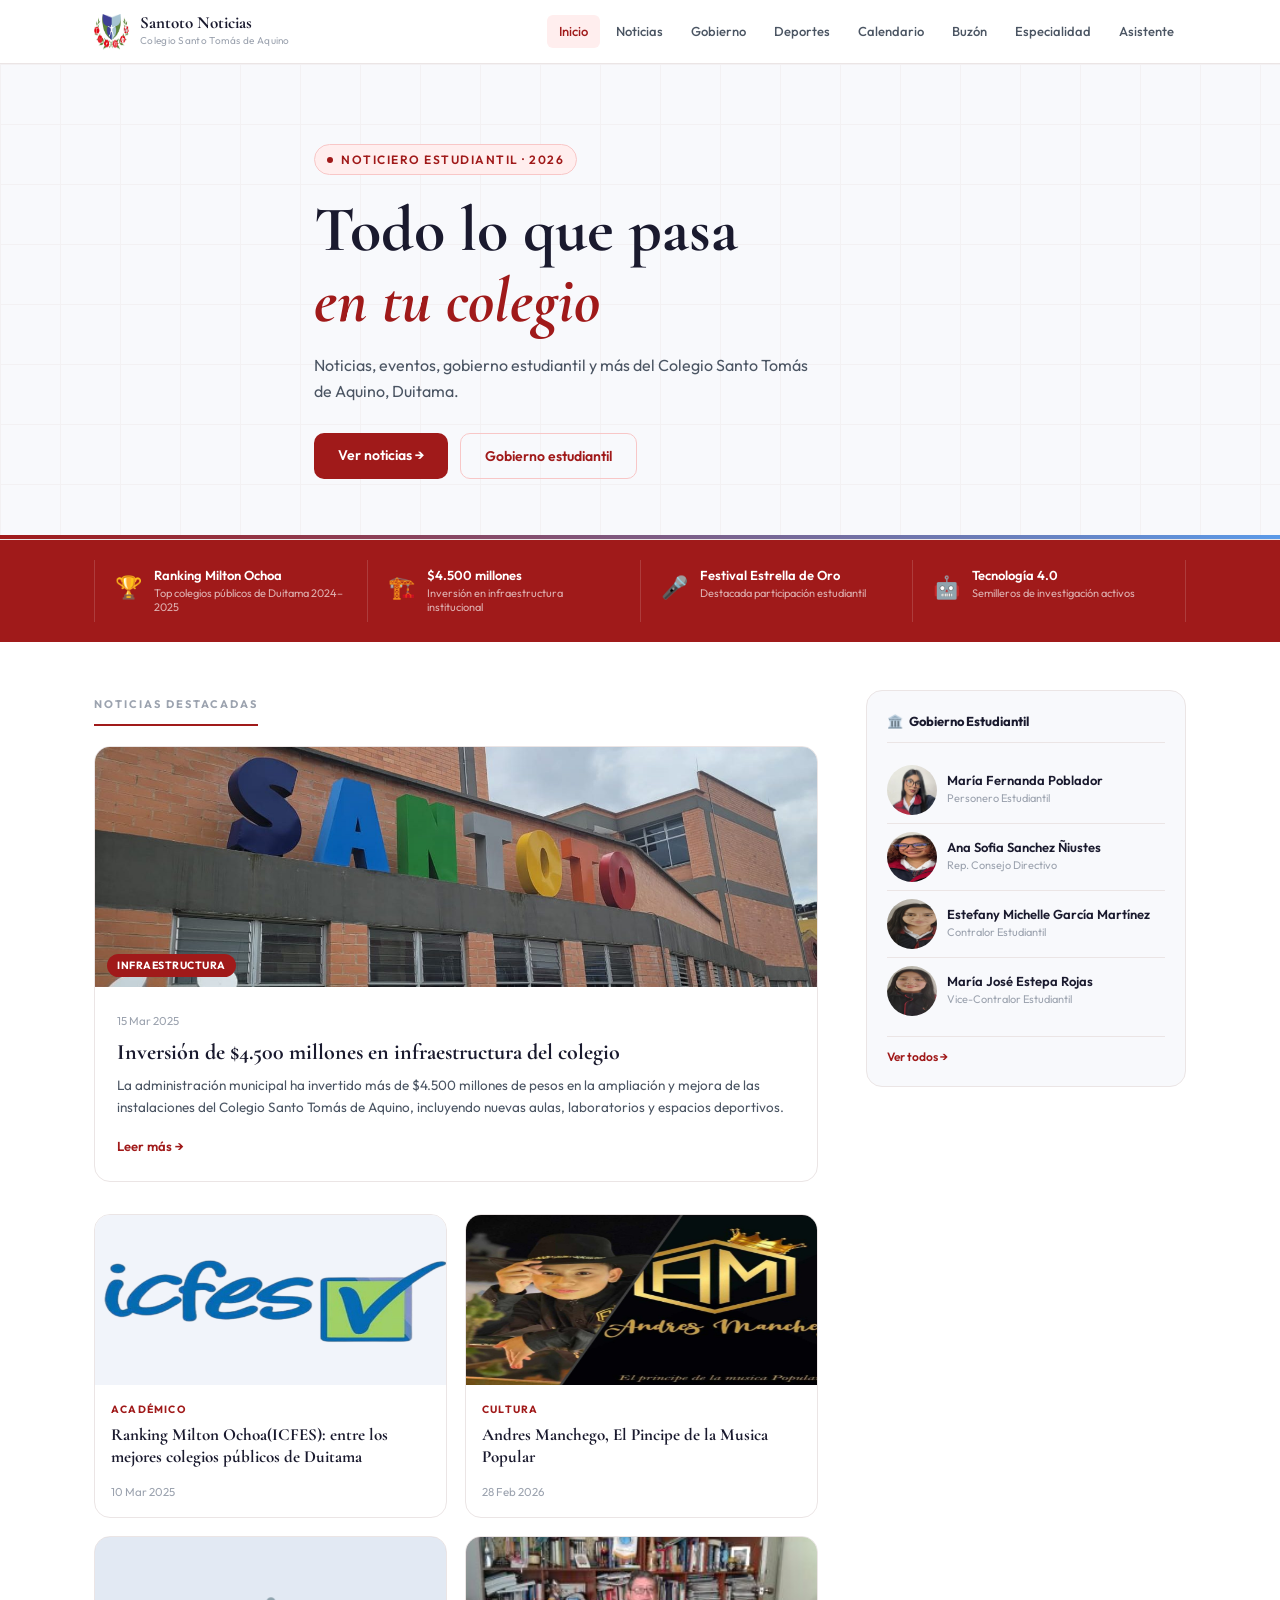
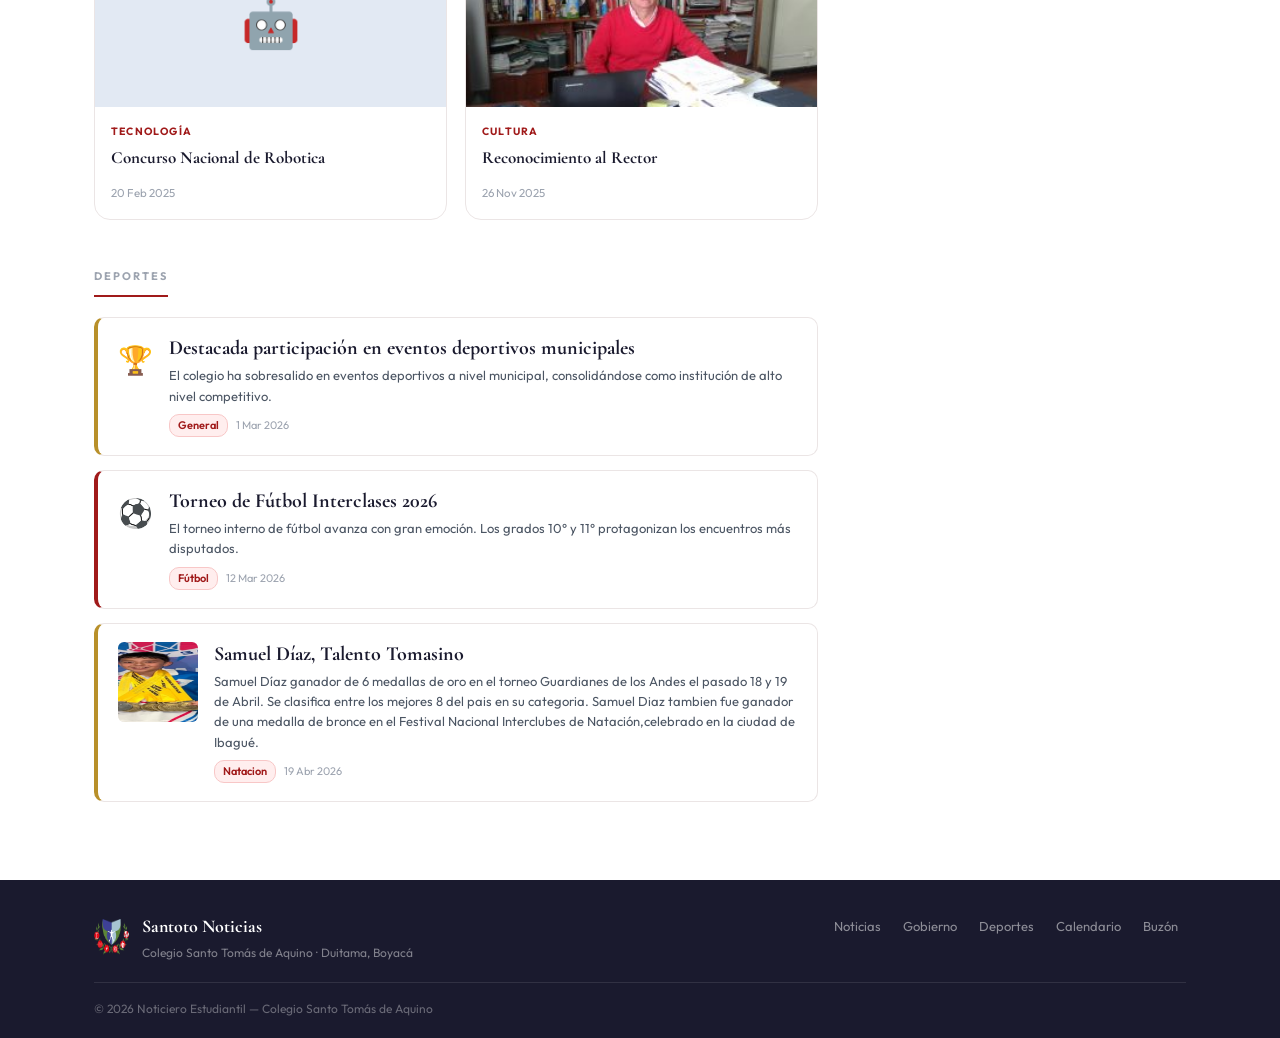
==== commit 838abdb8: "Refactor index.html with dynamic script loading Updated the HTML structure and added dynamic script " ====
--- a/index.html
+++ b/index.html
@@ -168,7 +168,19 @@
     </div>
   </footer>
 
-  <script src="data.js"></script>
-  <script src="main.js"></script>
+<script>
+  const version = Date.now();
+
+  const dataScript = document.createElement('script');
+  dataScript.src = 'data.js?v=' + version;
+
+  dataScript.onload = function() {
+    const mainScript = document.createElement('script');
+    mainScript.src = 'main.js?v=' + version;
+    document.body.appendChild(mainScript);
+  };
+
+  document.body.appendChild(dataScript);
+</script>
 </body>
-</html>+</html>
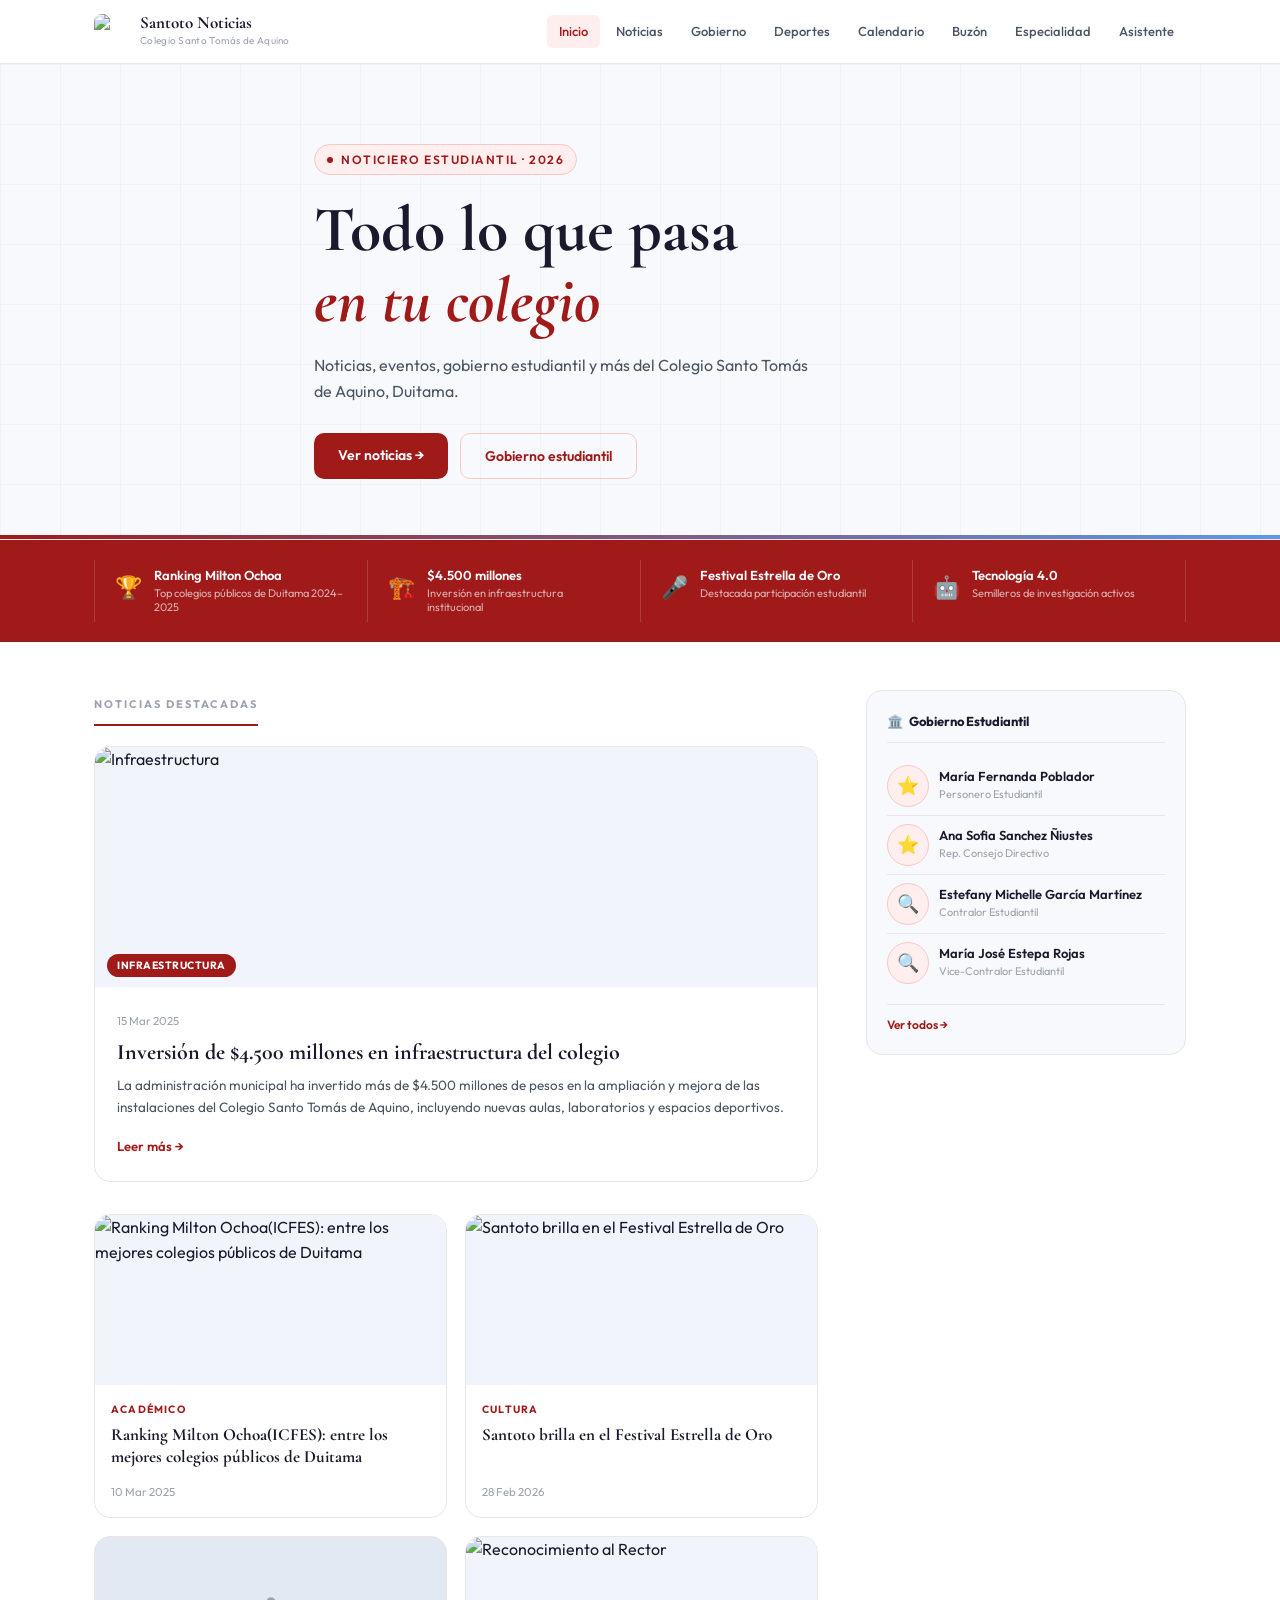
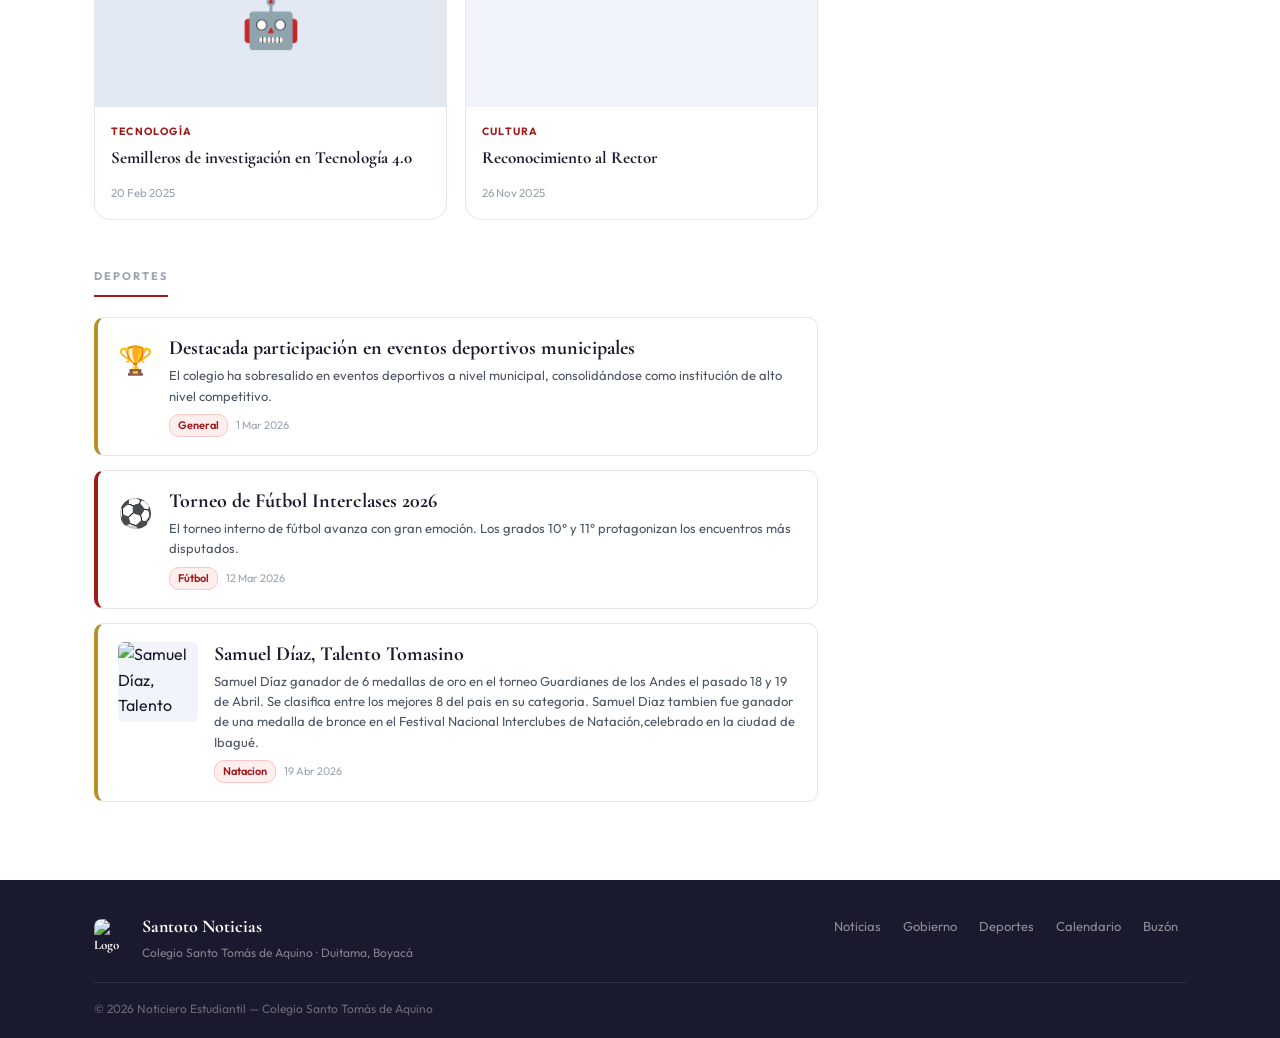
==== commit aa928aca: "Add files via upload" ====
--- a/index.html
+++ b/index.html
@@ -168,19 +168,7 @@
     </div>
   </footer>
 
-<script>
-  const version = Date.now();
-
-  const dataScript = document.createElement('script');
-  dataScript.src = 'data.js?v=' + version;
-
-  dataScript.onload = function() {
-    const mainScript = document.createElement('script');
-    mainScript.src = 'main.js?v=' + version;
-    document.body.appendChild(mainScript);
-  };
-
-  document.body.appendChild(dataScript);
-</script>
+  <script src="data.js"></script>
+  <script src="main.js"></script>
 </body>
-</html>
+</html>
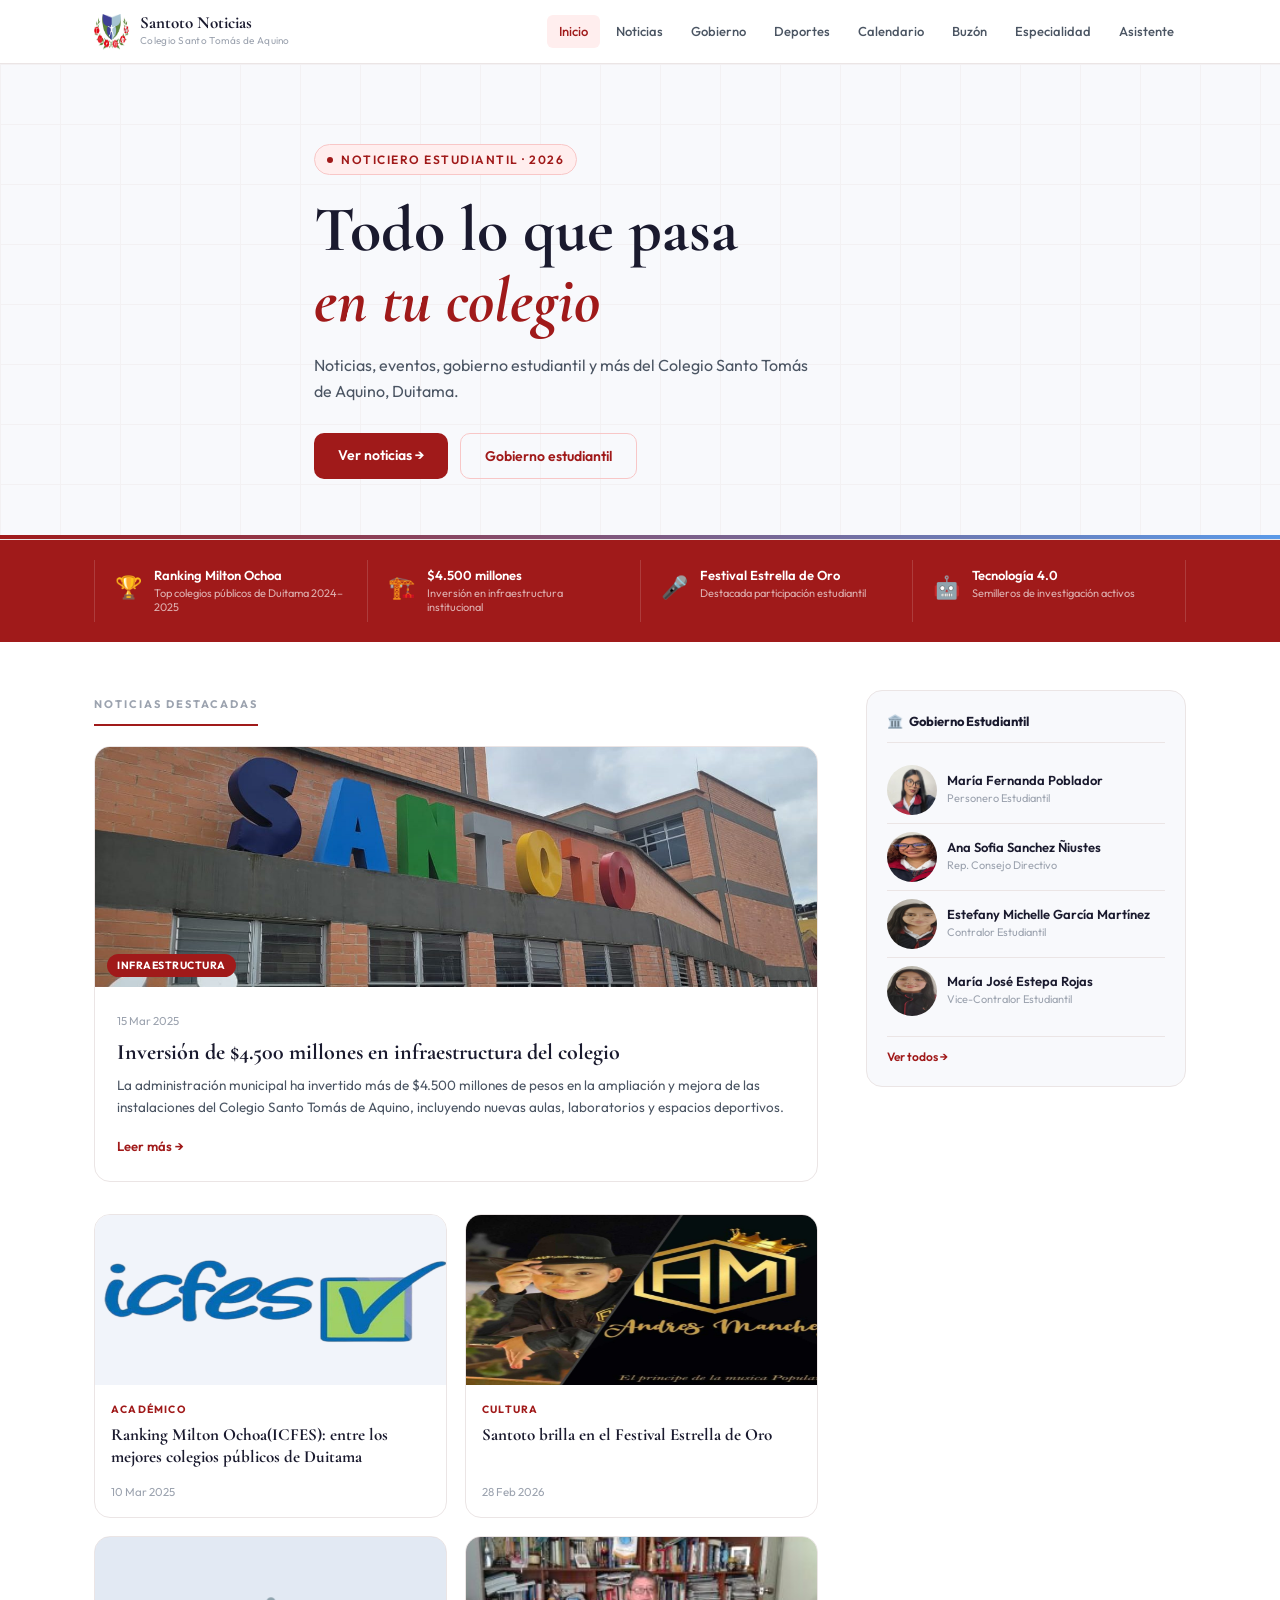
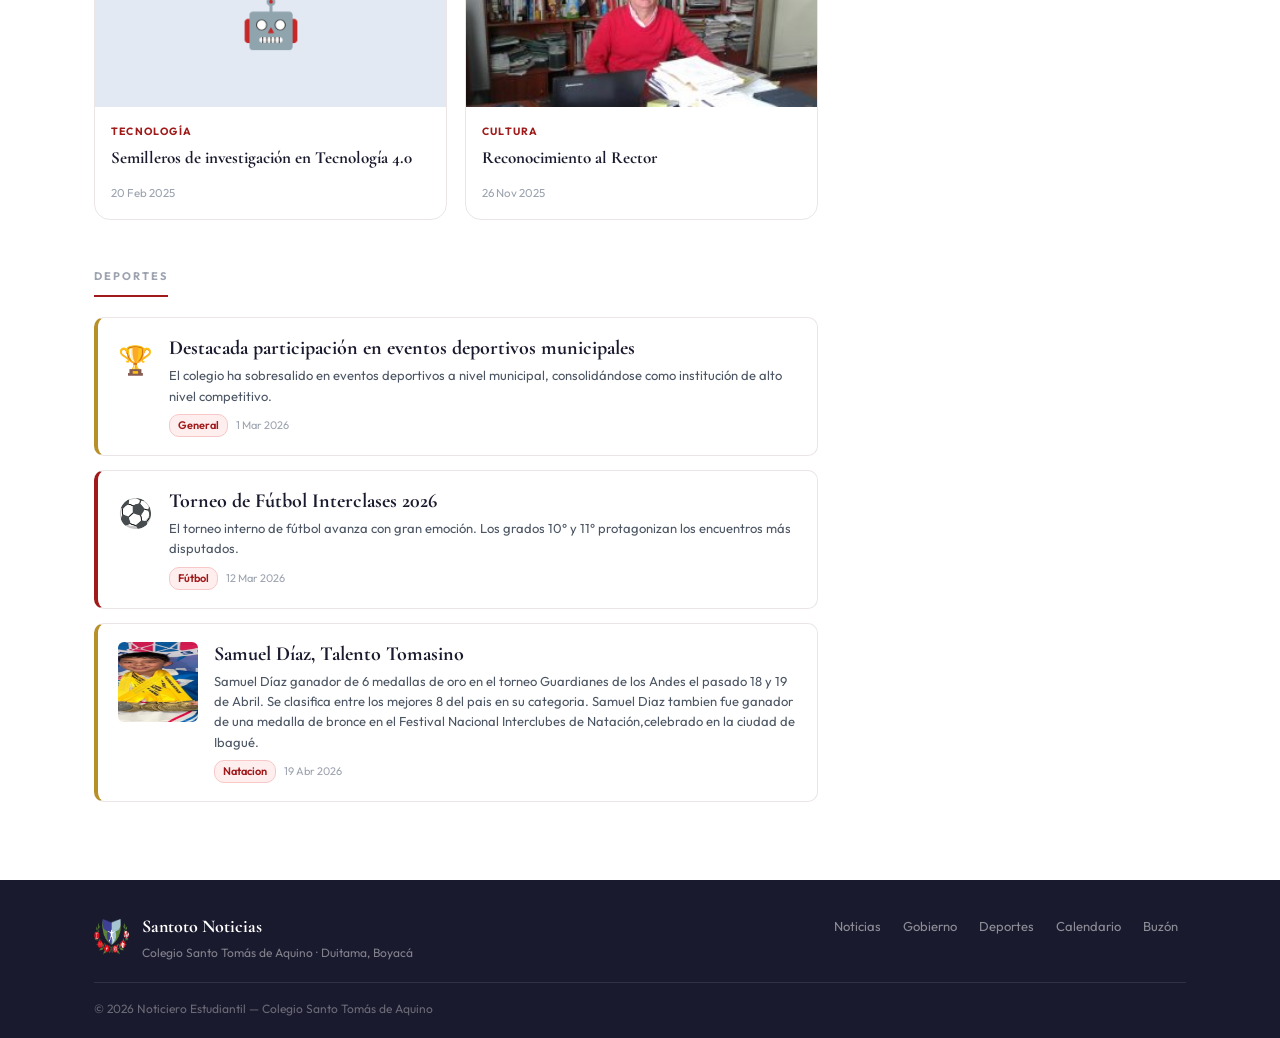
==== commit 8cfae162: "Refactor index.html and add script versioning Updated HTML structure and added versioning to scripts" ====
--- a/index.html
+++ b/index.html
@@ -168,7 +168,7 @@
     </div>
   </footer>
 
-  <script src="data.js"></script>
-  <script src="main.js"></script>
+<script src="data.js?v=2"></script>
+<script src="main.js?v=2"></script>
 </body>
-</html>+</html>
